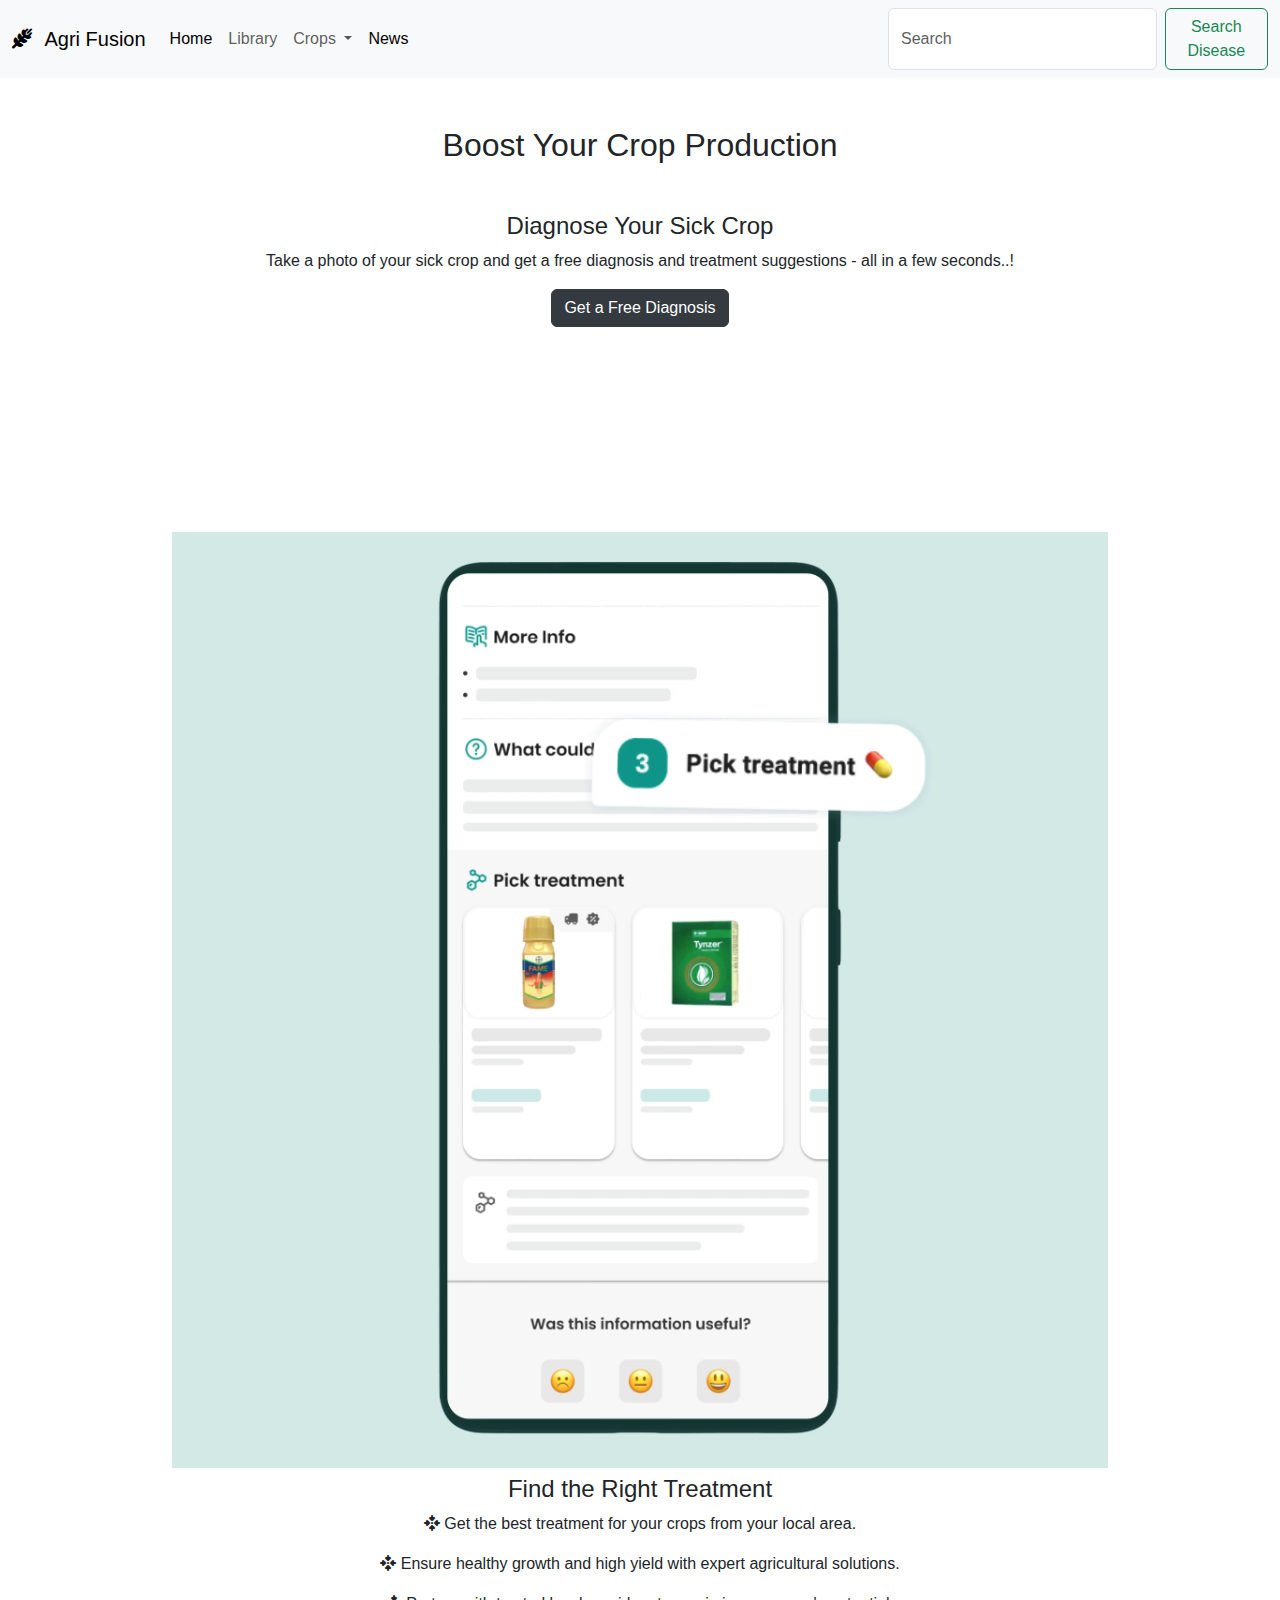
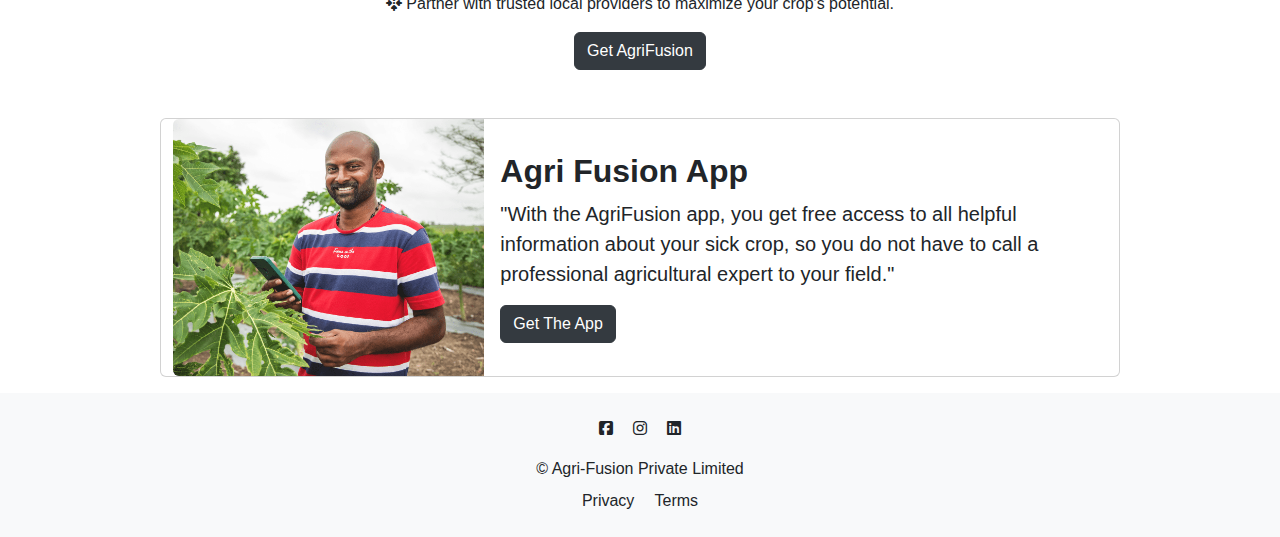
==== index.html @ 82467f9c "agrifusion" ====
<!DOCTYPE html>
<html lang="en">
<head>
    <meta charset="UTF-8">
    <meta name="viewport" content="width=device-width, initial-scale=1.0">
    <title>Agri Fusion</title>
    <link href="https://cdn.jsdelivr.net/npm/bootstrap@5.3.3/dist/css/bootstrap.min.css" rel="stylesheet" integrity="sha384-QWTKZyjpPEjISv5WaRU9OFeRpok6YctnYmDr5pNlyT2bRjXh0JMhjY6hW+ALEwIH" crossorigin="anonymous">
    <link rel="stylesheet" href="https://cdnjs.cloudflare.com/ajax/libs/font-awesome/6.6.0/css/all.min.css">
    <link rel="stylesheet" href="style.css">
</head>
<body>
    <nav class="navbar navbar-expand-lg bg-body-tertiary sticky-top">
        <div class="container-fluid">
            <a class="navbar-brand" href="#"><i class="fa-solid fa-wheat-awn"></i> Agri Fusion</a>
            <button class="navbar-toggler" type="button" data-bs-toggle="collapse" data-bs-target="#navbarSupportedContent" aria-controls="navbarSupportedContent" aria-expanded="false" aria-label="Toggle navigation">
                <span class="navbar-toggler-icon"></span>
            </button>
            <div class="collapse navbar-collapse" id="navbarSupportedContent">
                <ul class="navbar-nav me-auto mb-2 mb-lg-0">
                    <li class="nav-item">
                        <a class="nav-link active" aria-current="page" href="agrifusion.html">Home</a>
                    </li>
                    <li class="nav-item">
                        <a class="nav-link" href="library.html">Library</a>
                    </li>
                    <li class="nav-item dropdown">
                        <a class="nav-link dropdown-toggle" href="#" role="button" data-bs-toggle="dropdown" aria-expanded="false">
                            Crops
                        </a>
                        <ul class="dropdown-menu">
                            <li><a class="dropdown-item" href="#">Action</a></li>
                            <li><a class="dropdown-item" href="#">Another action</a></li>
                            <li><hr class="dropdown-divider"></li>
                            <li><a class="dropdown-item" href="#">Something else here</a></li>
                        </ul>
                    </li>
                    <li class="nav-item">
                        <a class="nav-link active" aria-disabled="true">News</a>
                    </li>
                </ul>
                <form class="d-flex" role="search">
                    <input class="form-control me-2" type="search" placeholder="Search" aria-label="Search">
                    <button class="btn btn-outline-success" type="submit">Search Disease</button>
                </form>
            </div>
        </div>
    </nav>
    <div class="container text-center mt-5">
        <h2>Boost Your Crop Production</h2>
    </div>
    <div class="container mt-5 d-flex flex-wrap justify-content-around align-items-center text-center">
        <div>
            <h4>Diagnose Your Sick Crop</h4>
            <p>Take a photo of your sick crop and get a free diagnosis and treatment suggestions - all in a few seconds..!</p>
            <button class="btn btn-dark" onclick="triggerFileInput()">Get a Free Diagnosis</button>
            <input type="file" id="fileInput" accept="image/*" capture="environment" style="display:none;">
        </div>
        <div>
            <video src="farmer-app-screen-1.mp3" loop autoplay muted class="w-100"></video>
        </div>
    </div>
    <div class="container mt-5 d-flex flex-wrap justify-content-around align-items-center text-center">
        <div>
            <video src="farmer-app-screen-2.mp3" loop autoplay muted class="w-100"></video>
        </div>
        <div>
            <h4>Find the Right Treatment</h4>
            <p><i class="fa-solid fa-arrows-to-dot"></i> Get the best treatment for your crops from your local area.</p>
            <p><i class="fa-solid fa-arrows-to-dot"></i> Ensure healthy growth and high yield with expert agricultural solutions.</p>
            <p><i class="fa-solid fa-arrows-to-dot"></i> Partner with trusted local providers to maximize your crop's potential.</p>
            <button class="btn btn-dark">Get AgriFusion</button>
        </div>
    </div>
    <div class="container mt-5 card mb-3 main-div">
        <div class="row g-0">
            <div class="col-md-4">
                <img src="farmer-pic-1.png" class="img-fluid rounded-start" alt="...">
            </div>
            <div class="col-md-8 d-flex align-items-center">
                <div class="card-body">
                    <h5 class="card-title">Agri Fusion App</h5>
                    <p class="card-text">"With the AgriFusion app, you get free access to all helpful information about your sick crop, so you do not have to call a professional agricultural expert to your field."</p>
                    <button class="btn btn-dark">Get The App</button>
                </div>
            </div>
        </div>
    </div>
    <!-- footer -->
    <footer class="bg-light text-center py-4">
        <div>
            <div class="mb-3">
                <a href="#" class="text-dark me-3"><i class="fa-brands fa-square-facebook"></i></a>
                <a href="#" class="text-dark me-3"><i class="fa-brands fa-instagram"></i></a>
                <a href="#" class="text-dark"><i class="fa-brands fa-linkedin"></i></a>
            </div>
            <div class="mb-2">&copy; Agri-Fusion Private Limited</div>
            <div>
                <a href="/privacy" class="text-dark me-3">Privacy</a>
                <a href="/terms" class="text-dark">Terms</a>
            </div>
        </div>
    </footer>
    <script>
      function triggerFileInput() {
          document.getElementById('fileInput').click();
      }

      document.getElementById('fileInput').addEventListener('change', function(event) {
          const file = event.target.files[0];
          if (file) {
              console.log('File selected:', file);
          }
      });
    </script>
</body>
</html>
---- style.css ----
/* Base styles for all screen sizes */
body {
    font-family: Arial, sans-serif;
}

.navbar-brand i {
    margin-right: 8px;
}

.text-center {
    text-align: center;
}

.w-100 {
    width: 100%;
}

.container {
    max-width: 1200px;
    margin: 0 auto;
}

.mt-5 {
    margin-top: 3rem !important;
}

.btn-dark {
    background-color: #343a40;
    border-color: #343a40;
}

/* Footer */
footer {
    background-color: #f8f9fa;
    padding: 2rem 0;
}

footer a {
    color: #222222;
    text-decoration: none;
}

footer a:hover {
    text-decoration: underline;
}

/* Responsive Styles */
@media (min-width: 992px) {
    .container {
        max-width: 960px;
    }

    .card-title {
        font-size: 2rem;
        font-weight: 700;
    }

    .card-text {
        font-size: 1.25rem;
        font-weight: 500;
    }
}

@media (min-width: 768px) and (max-width: 991px) {
    .container {
        max-width: 720px;
    }

    .card-title {
        font-size: 1.75rem;
    }

    .card-text {
        font-size: 1.125rem;
    }
}

@media (max-width: 767px) {
    .card-title {
        font-size: 1.5rem;
    }

    .card-text {
        font-size: 1rem;
    }

    footer a {
        display: block;
        margin: 5px 0;
    }
}

@media (max-width: 575px) {
    .card-title {
        font-size: 1.25rem;
    }

    .card-text {
        font-size: 0.875rem;
    }
}
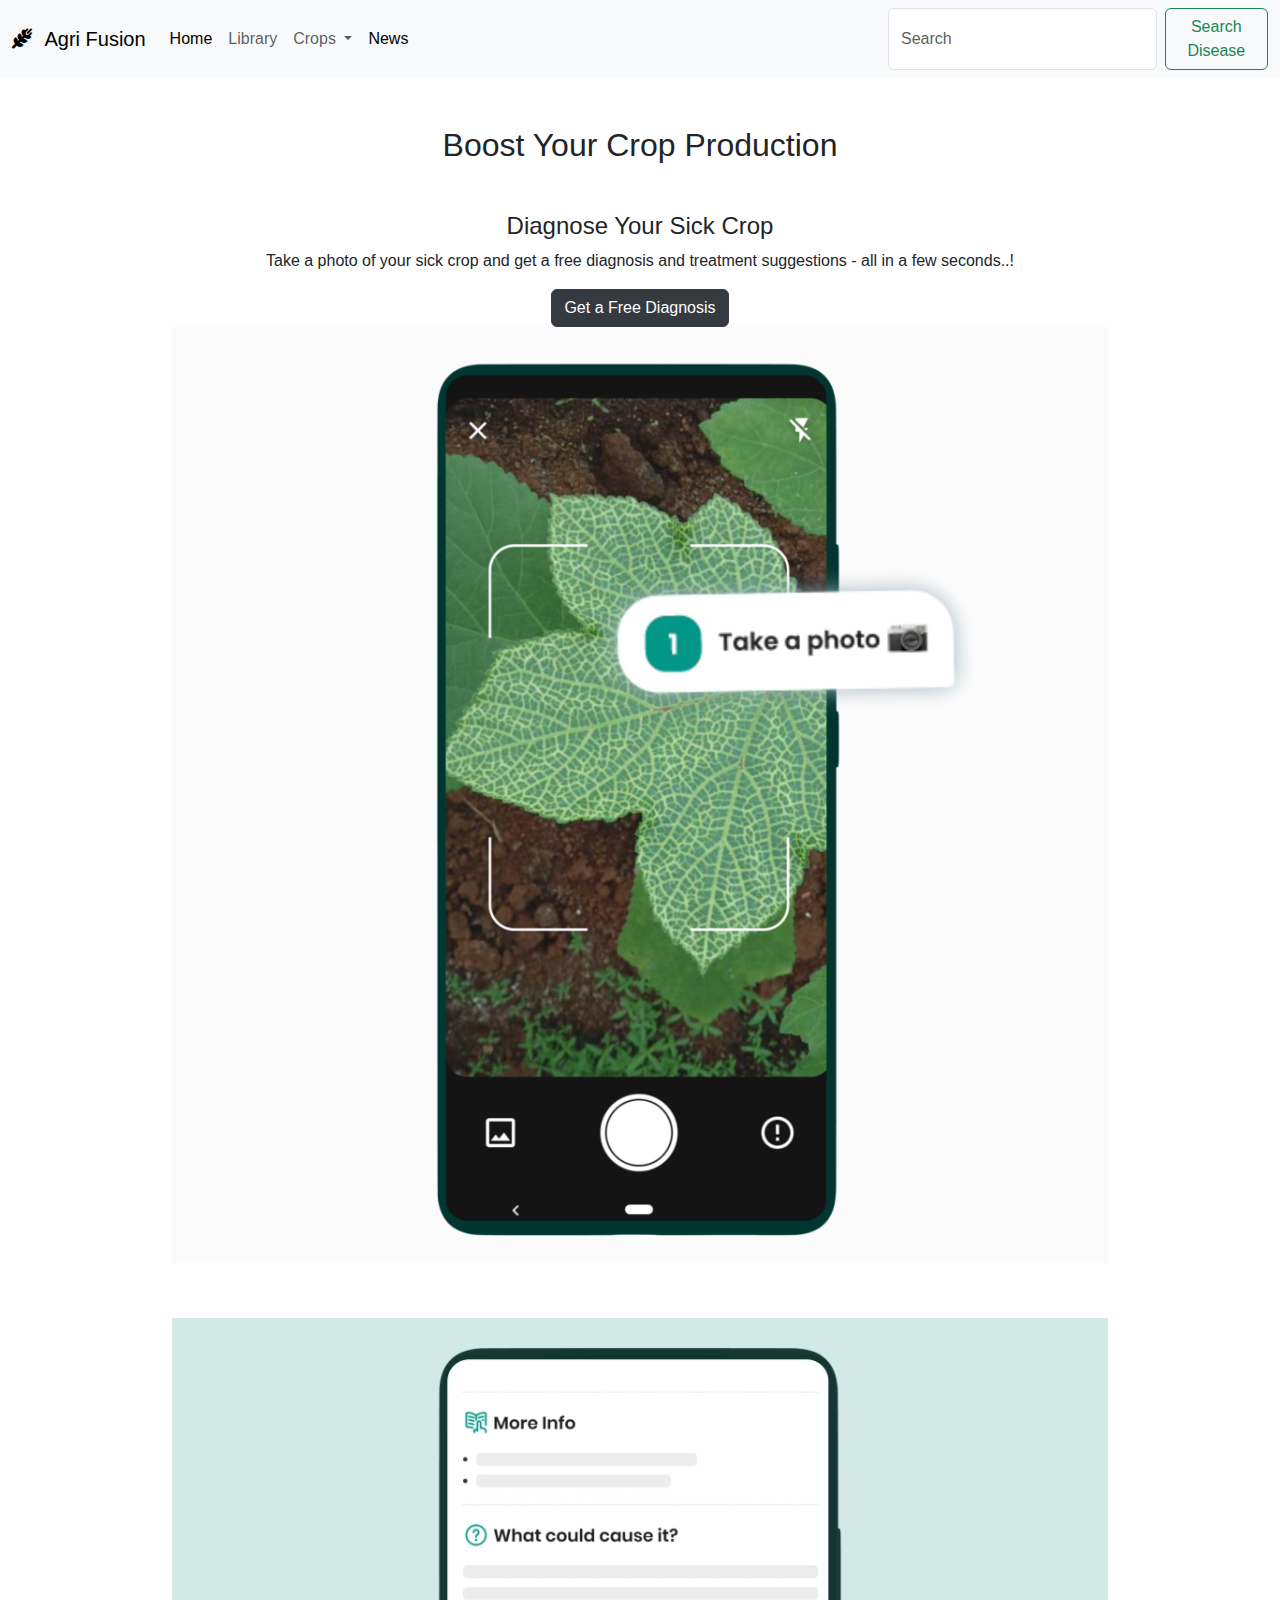
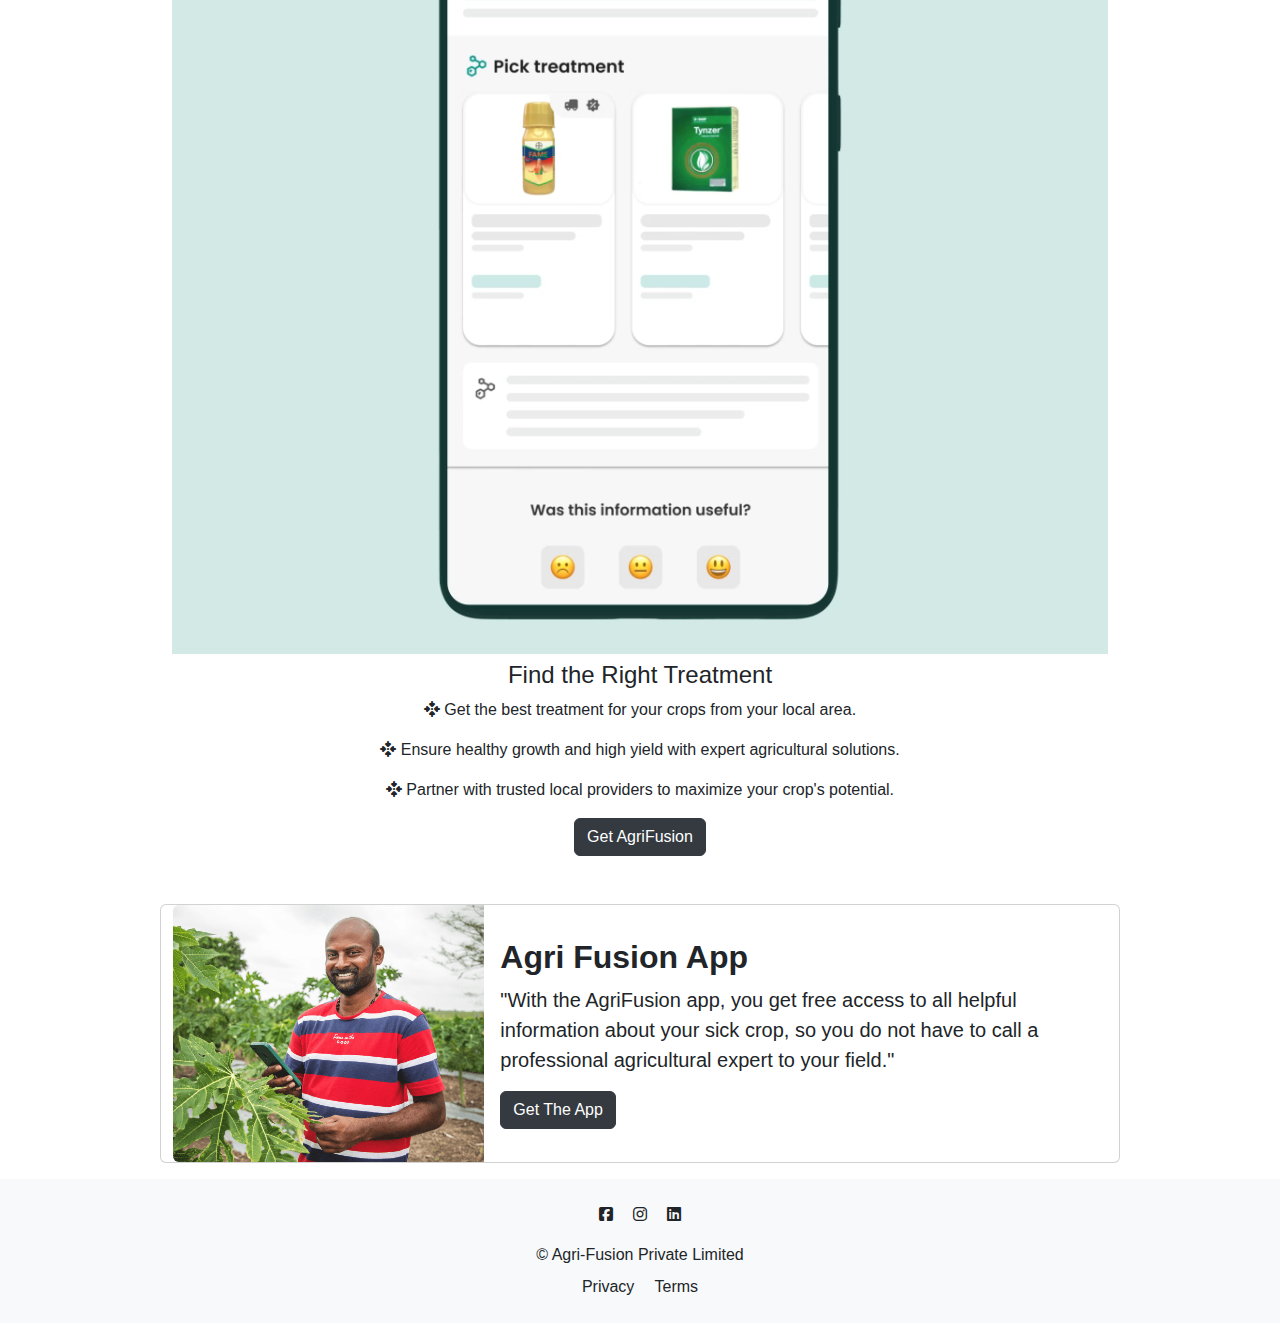
==== commit 1dedebb3: "Update index.html" ====
--- a/index.html
+++ b/index.html
@@ -18,7 +18,7 @@
             <div class="collapse navbar-collapse" id="navbarSupportedContent">
                 <ul class="navbar-nav me-auto mb-2 mb-lg-0">
                     <li class="nav-item">
-                        <a class="nav-link active" aria-current="page" href="agrifusion.html">Home</a>
+                        <a class="nav-link active" aria-current="page" href="index.html">Home</a>
                     </li>
                     <li class="nav-item">
                         <a class="nav-link" href="library.html">Library</a>
@@ -39,7 +39,7 @@
                     </li>
                 </ul>
                 <form class="d-flex" role="search">
-                    <input class="form-control me-2" type="search" placeholder="Search" aria-label="Search">
+                    <input id="searchInput" class="form-control me-2" type="search" name="search" placeholder="Search" aria-label="Search">
                     <button class="btn btn-outline-success" type="submit">Search Disease</button>
                 </form>
             </div>
@@ -56,7 +56,7 @@
             <input type="file" id="fileInput" accept="image/*" capture="environment" style="display:none;">
         </div>
         <div>
-            <video src="farmer-app-screen-1.mp3" loop autoplay muted class="w-100"></video>
+            <video src="video.mp3" loop autoplay muted class="w-100"></video>
         </div>
     </div>
     <div class="container mt-5 d-flex flex-wrap justify-content-around align-items-center text-center">
@@ -100,6 +100,7 @@
             </div>
         </div>
     </footer>
+    
     <script>
       function triggerFileInput() {
           document.getElementById('fileInput').click();
@@ -112,5 +113,8 @@
           }
       });
     </script>
+    <script src="https://cdn.jsdelivr.net/npm/bootstrap@5.3.3/dist/js/bootstrap.bundle.min.js"></script>
+
+
 </body>
 </html>
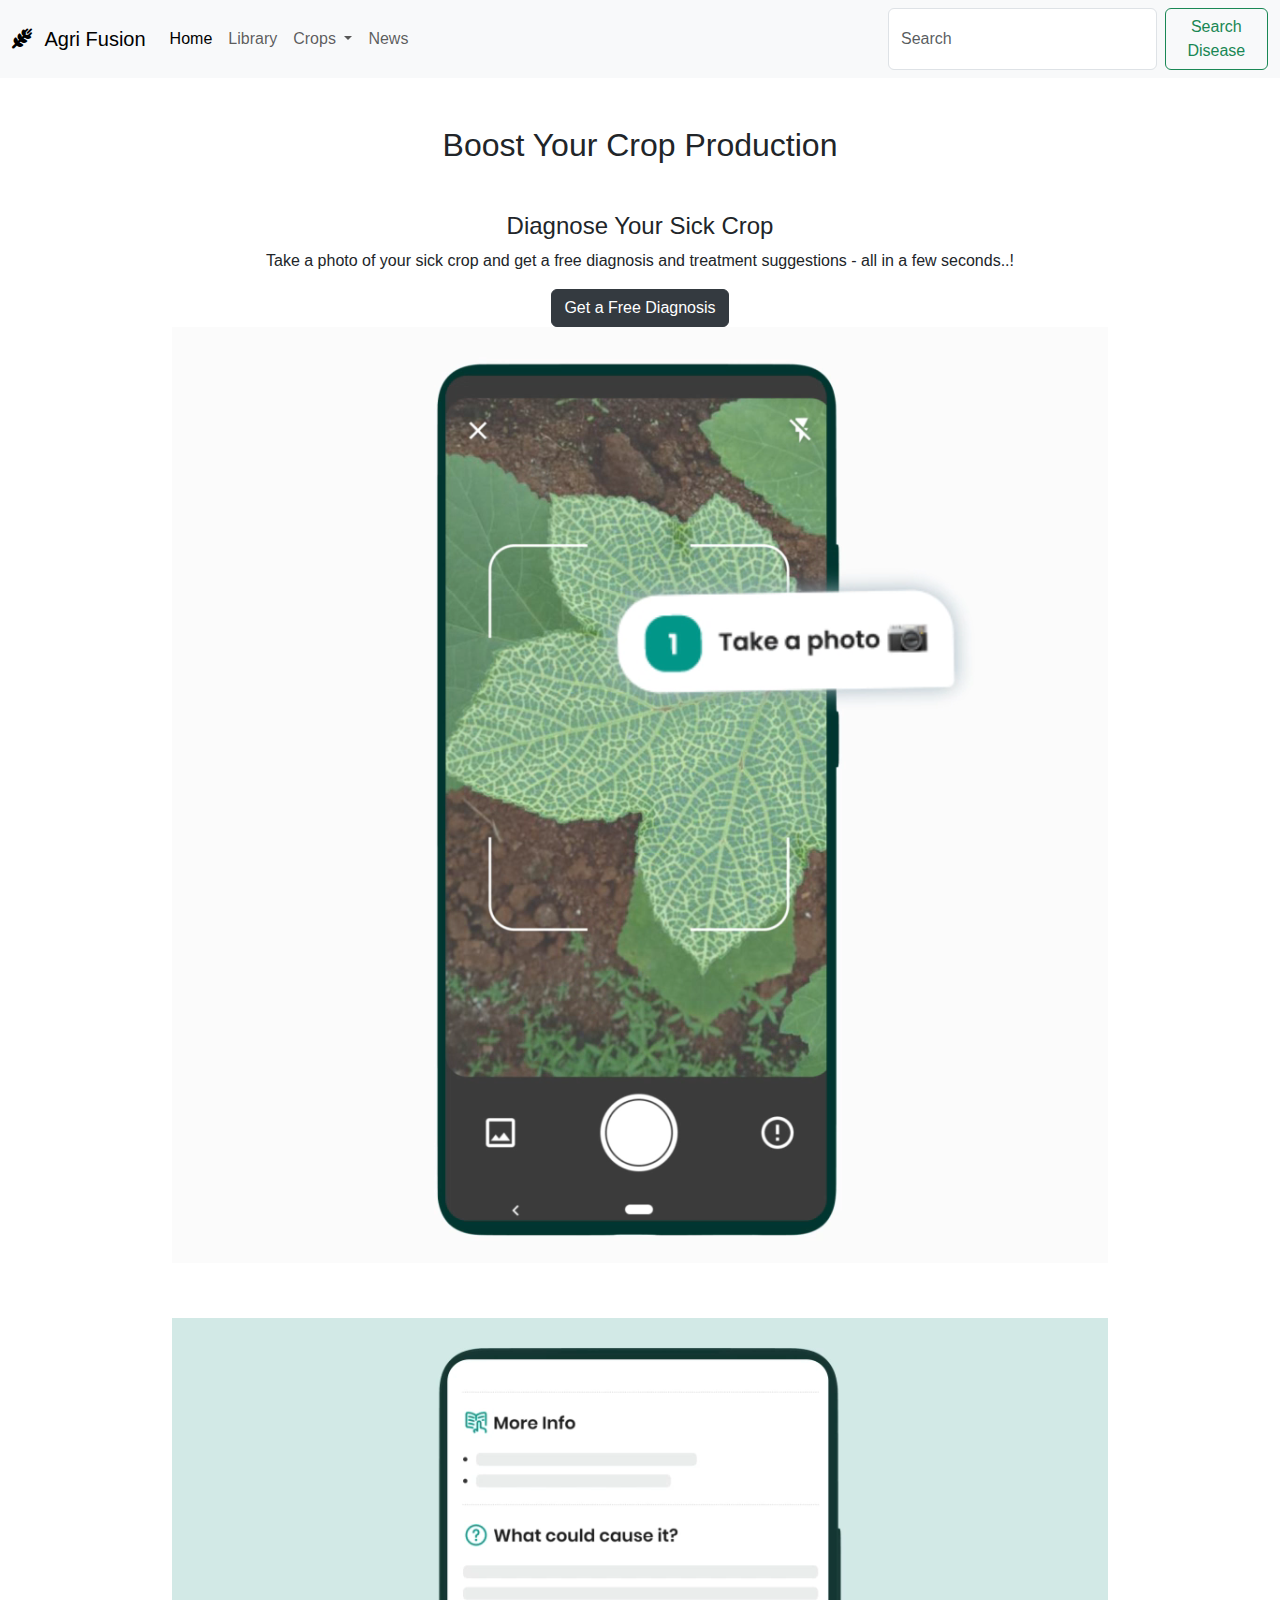
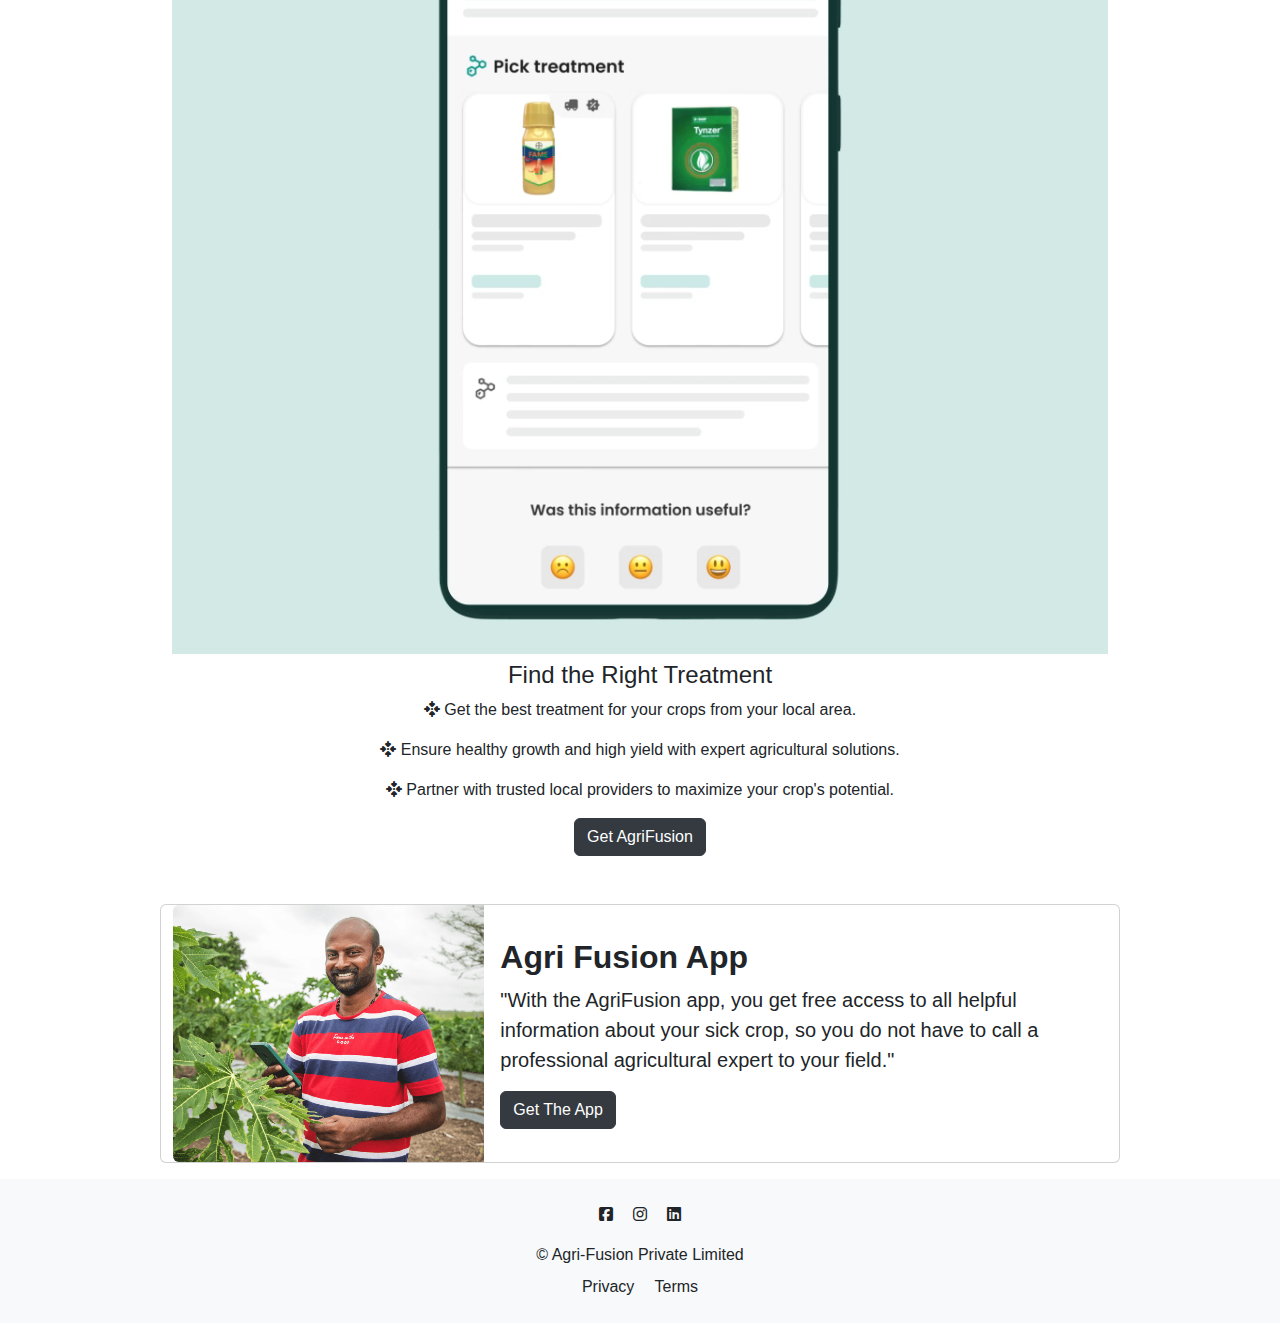
==== commit 88d47433: "Update index.html" ====
--- a/index.html
+++ b/index.html
@@ -34,8 +34,8 @@
                             <li><a class="dropdown-item" href="#">Something else here</a></li>
                         </ul>
                     </li>
-                    <li class="nav-item">
-                        <a class="nav-link active" aria-disabled="true">News</a>
+                 <li class="nav-item">
+                        <a class="nav-link" href="news.html">News</a>
                     </li>
                 </ul>
                 <form class="d-flex" role="search">
